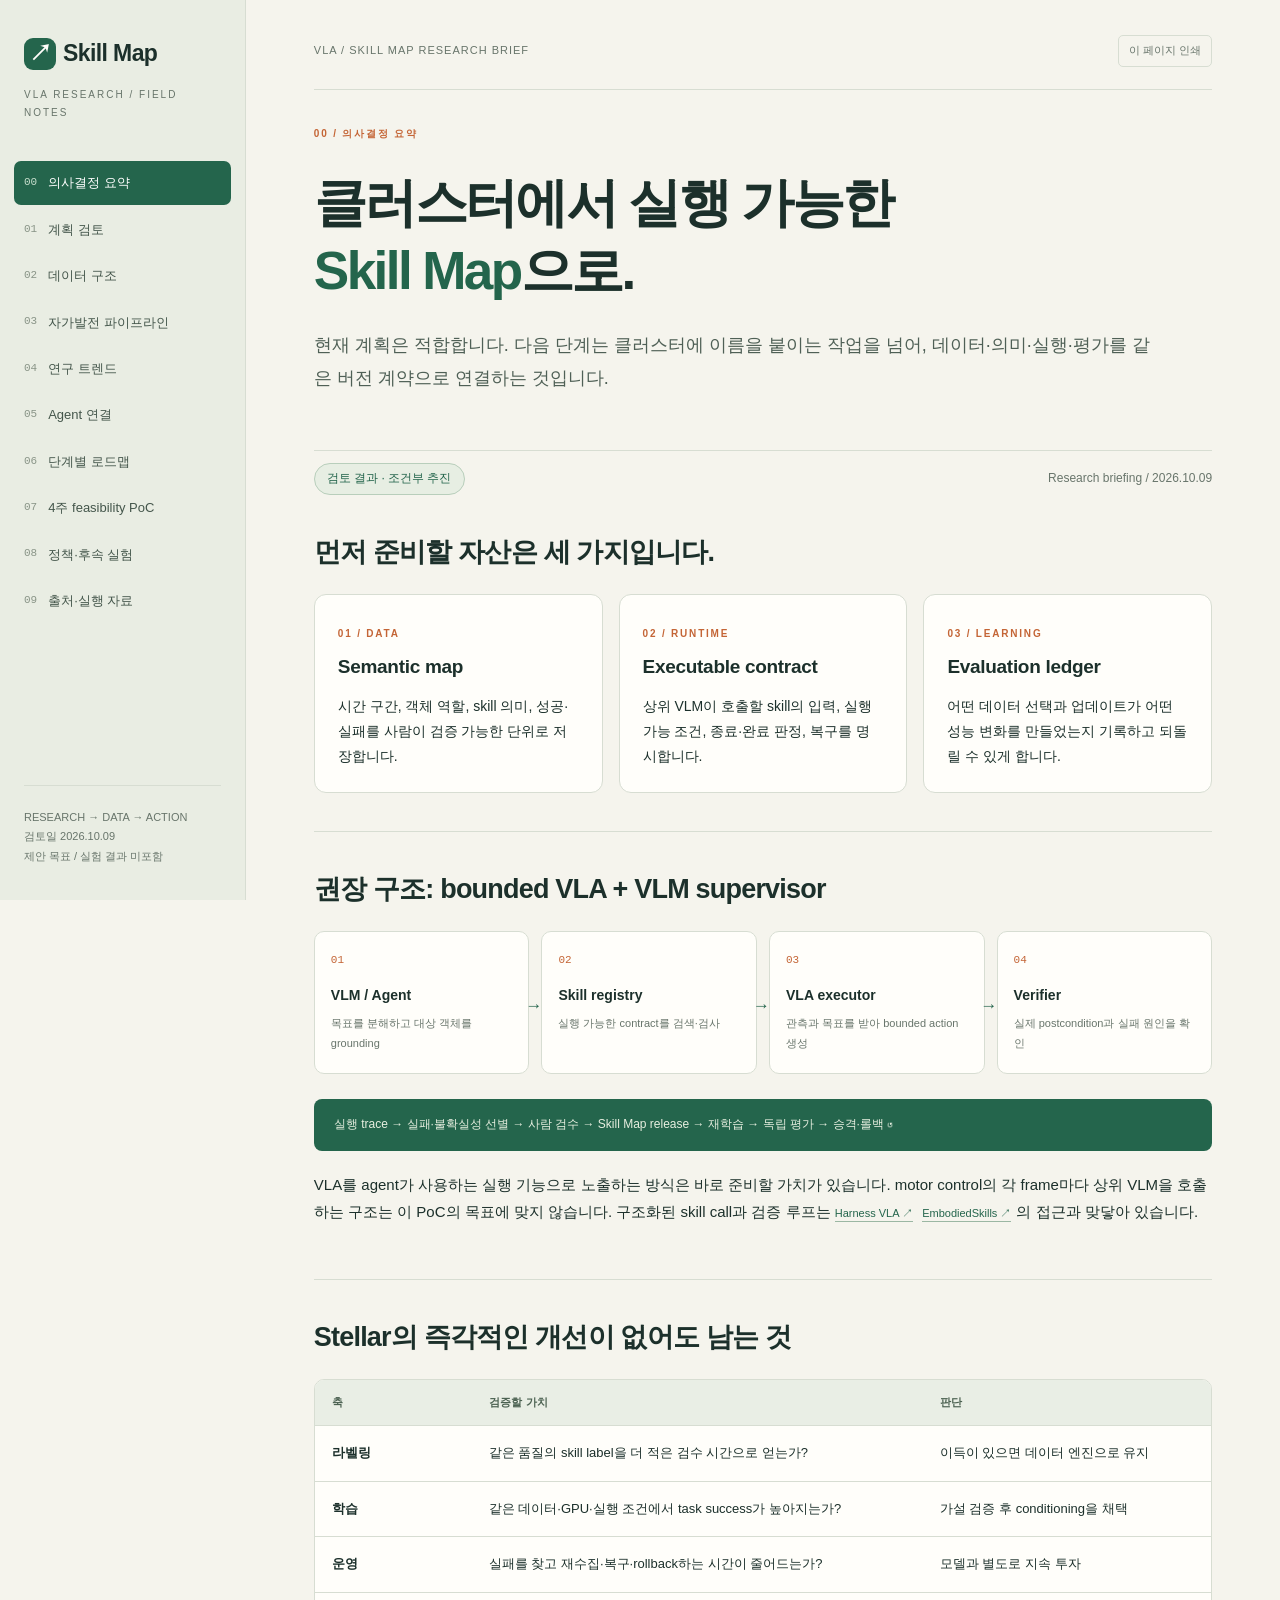
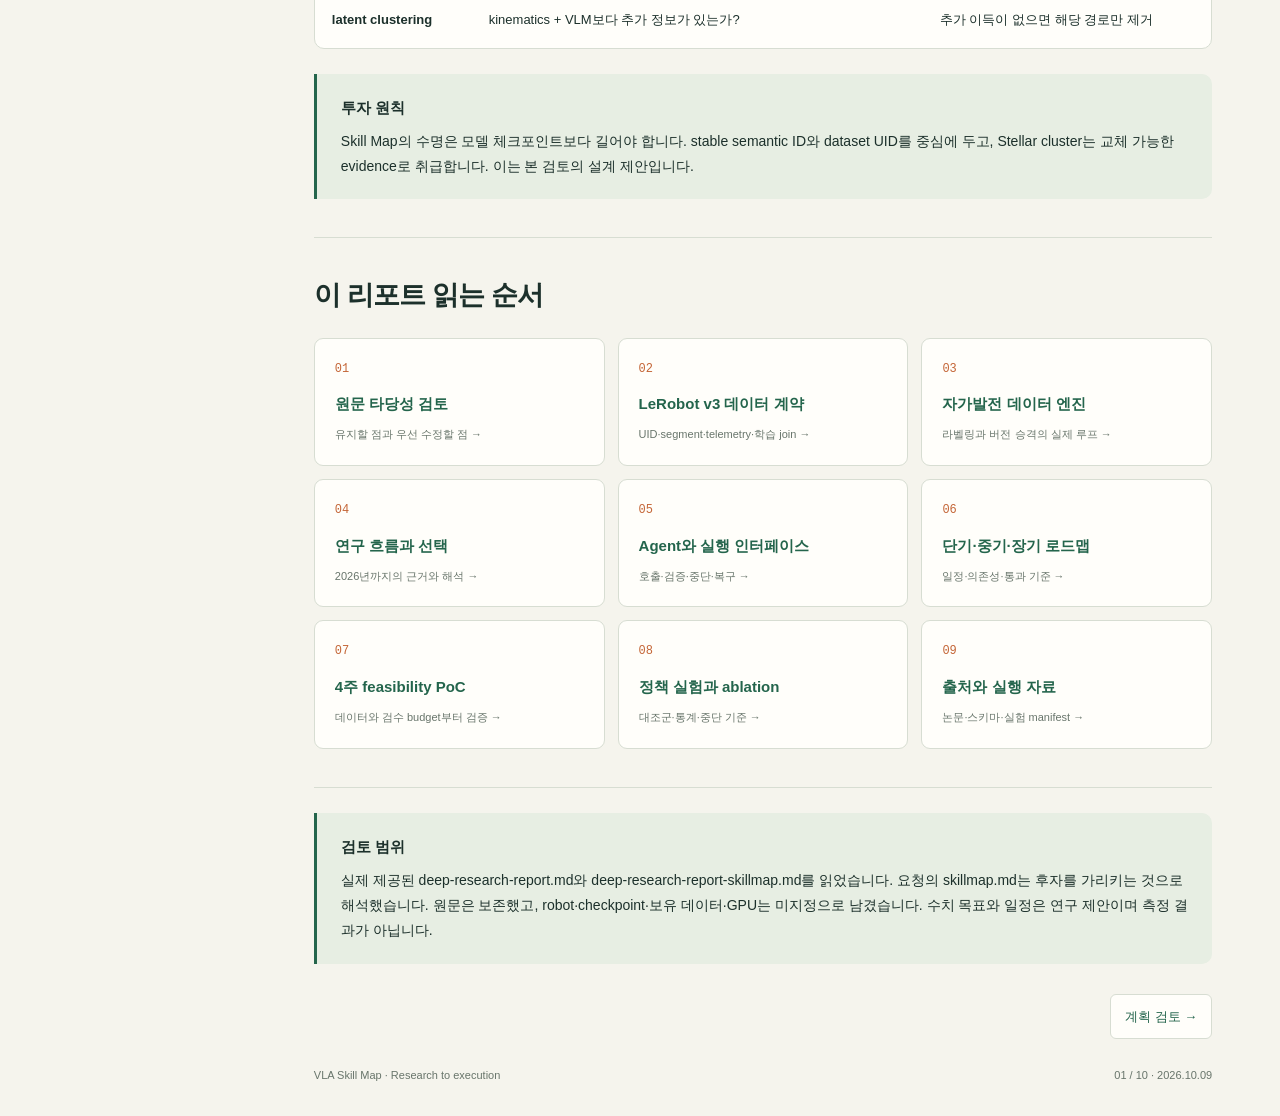
==== docs/index.html @ 4793a788 "Publish VLA Skill Map research report" ====
<!doctype html>
<html lang="ko"><head><meta charset="utf-8"><meta name="viewport" content="width=device-width,initial-scale=1"><meta name="description" content="VLA Skill Map 연구 계획 검토: LeRobot v3, semi-supervised labeling, 데이터 엔진, Agent 연결과 PoC"><title>의사결정 요약 · VLA Skill Map</title><link rel="stylesheet" href="assets/style.css"><link rel="icon" href="assets/favicon.svg" type="image/svg+xml"><script src="assets/app.js" defer></script></head>
<body><a class="skip" href="#main">본문으로 이동</a><div class="mobile-header"><a href="index.html">VLA / Skill Map</a><button id="menu-toggle" aria-expanded="false" aria-controls="sidebar">목차</button></div>
<div class="shell"><aside class="sidebar" id="sidebar"><a class="brand" href="index.html"><span class="brand-mark">↗</span>Skill Map</a><div class="brand-sub">VLA RESEARCH / FIELD NOTES</div><nav class="nav" aria-label="리포트 주제"><a href="index.html" aria-current="page"><span>00</span>의사결정 요약</a><a href="review.html"><span>01</span>계획 검토</a><a href="schema.html"><span>02</span>데이터 구조</a><a href="pipeline.html"><span>03</span>자가발전 파이프라인</a><a href="trends.html"><span>04</span>연구 트렌드</a><a href="runtime.html"><span>05</span>Agent 연결</a><a href="roadmap.html"><span>06</span>단계별 로드맵</a><a href="poc.html"><span>07</span>4주 feasibility PoC</a><a href="experiments.html"><span>08</span>정책·후속 실험</a><a href="sources.html"><span>09</span>출처·실행 자료</a></nav><div class="sidebar-footer">RESEARCH → DATA → ACTION<br>검토일 2026.10.09<br>제안 목표 / 실험 결과 미포함</div></aside>
<main class="main" id="main"><div class="topbar"><span>VLA / SKILL MAP RESEARCH BRIEF</span><button id="print-button" type="button">이 페이지 인쇄</button></div><header class="hero"><span class="eyebrow">00 / 의사결정 요약</span><h1>클러스터에서 실행 가능한<br><em>Skill Map</em>으로.</h1><p class="lead">현재 계획은 적합합니다. 다음 단계는 클러스터에 이름을 붙이는 작업을 넘어, 데이터·의미·실행·평가를 같은 버전 계약으로 연결하는 것입니다.</p></header><div class="hero-bottom"><span class="pill">검토 결과 · 조건부 추진</span><span class="muted">Research briefing / 2026.10.09</span></div><section class="section"><h2>먼저 준비할 자산은 세 가지입니다.</h2><div class="grid three"><article class="card"><span class="eyebrow">01 / DATA</span><h3>Semantic map</h3><p>시간 구간, 객체 역할, skill 의미, 성공·실패를 사람이 검증 가능한 단위로 저장합니다.</p></article><article class="card"><span class="eyebrow">02 / RUNTIME</span><h3>Executable contract</h3><p>상위 VLM이 호출할 skill의 입력, 실행 가능 조건, 종료·완료 판정, 복구를 명시합니다.</p></article><article class="card"><span class="eyebrow">03 / LEARNING</span><h3>Evaluation ledger</h3><p>어떤 데이터 선택과 업데이트가 어떤 성능 변화를 만들었는지 기록하고 되돌릴 수 있게 합니다.</p></article></div></section><section class="section"><h2>권장 구조: bounded VLA + VLM supervisor</h2><div class="flow"><div class="flow-node"><span>01</span><strong>VLM / Agent</strong><small>목표를 분해하고 대상 객체를 grounding</small></div><div class="flow-node"><span>02</span><strong>Skill registry</strong><small>실행 가능한 contract를 검색·검사</small></div><div class="flow-node"><span>03</span><strong>VLA executor</strong><small>관측과 목표를 받아 bounded action 생성</small></div><div class="flow-node"><span>04</span><strong>Verifier</strong><small>실제 postcondition과 실패 원인을 확인</small></div></div><div class="loop-strip">실행 trace → 실패·불확실성 선별 → 사람 검수 → Skill Map release → 재학습 → 독립 평가 → 승격·롤백 ↺</div><p>VLA를 agent가 사용하는 실행 기능으로 노출하는 방식은 바로 준비할 가치가 있습니다. motor control의 각 frame마다 상위 VLM을 호출하는 구조는 이 PoC의 목표에 맞지 않습니다. 구조화된 skill call과 검증 루프는 <a class="cite" href="https://arxiv.org/abs/2607.08448" target="_blank" rel="noopener">Harness VLA ↗</a> <a class="cite" href="https://arxiv.org/abs/2609.01281" target="_blank" rel="noopener">EmbodiedSkills ↗</a>의 접근과 맞닿아 있습니다.</p></section><section class="section"><h2>Stellar의 즉각적인 개선이 없어도 남는 것</h2><div class="table-wrap"><table><thead><tr><th>축</th><th>검증할 가치</th><th>판단</th></tr></thead><tbody><tr><td>라벨링</td><td>같은 품질의 skill label을 더 적은 검수 시간으로 얻는가?</td><td>이득이 있으면 데이터 엔진으로 유지</td></tr><tr><td>학습</td><td>같은 데이터·GPU·실행 조건에서 task success가 높아지는가?</td><td>가설 검증 후 conditioning을 채택</td></tr><tr><td>운영</td><td>실패를 찾고 재수집·복구·rollback하는 시간이 줄어드는가?</td><td>모델과 별도로 지속 투자</td></tr><tr><td>latent clustering</td><td>kinematics + VLM보다 추가 정보가 있는가?</td><td>추가 이득이 없으면 해당 경로만 제거</td></tr></tbody></table></div><aside class="note "><strong>투자 원칙</strong><p>Skill Map의 수명은 모델 체크포인트보다 길어야 합니다. stable semantic ID와 dataset UID를 중심에 두고, Stellar cluster는 교체 가능한 evidence로 취급합니다. 이는 본 검토의 설계 제안입니다.</p></aside></section><section class="section"><h2>이 리포트 읽는 순서</h2><div class="link-grid"><a href="review.html"><span>01</span><strong>원문 타당성 검토</strong><small>유지할 점과 우선 수정할 점 →</small></a><a href="schema.html"><span>02</span><strong>LeRobot v3 데이터 계약</strong><small>UID·segment·telemetry·학습 join →</small></a><a href="pipeline.html"><span>03</span><strong>자가발전 데이터 엔진</strong><small>라벨링과 버전 승격의 실제 루프 →</small></a><a href="trends.html"><span>04</span><strong>연구 흐름과 선택</strong><small>2026년까지의 근거와 해석 →</small></a><a href="runtime.html"><span>05</span><strong>Agent와 실행 인터페이스</strong><small>호출·검증·중단·복구 →</small></a><a href="roadmap.html"><span>06</span><strong>단기·중기·장기 로드맵</strong><small>일정·의존성·통과 기준 →</small></a><a href="poc.html"><span>07</span><strong>4주 feasibility PoC</strong><small>데이터와 검수 budget부터 검증 →</small></a><a href="experiments.html"><span>08</span><strong>정책 실험과 ablation</strong><small>대조군·통계·중단 기준 →</small></a><a href="sources.html"><span>09</span><strong>출처와 실행 자료</strong><small>논문·스키마·실험 manifest →</small></a></div></section><aside class="note "><strong>검토 범위</strong><p>실제 제공된 deep-research-report.md와 deep-research-report-skillmap.md를 읽었습니다. 요청의 skillmap.md는 후자를 가리키는 것으로 해석했습니다. 원문은 보존했고, robot·checkpoint·보유 데이터·GPU는 미지정으로 남겼습니다. 수치 목표와 일정은 연구 제안이며 측정 결과가 아닙니다.</p></aside><nav class="pager" aria-label="이전과 다음 주제"><span></span><a href="review.html">계획 검토 →</a></nav><footer class="footer"><span>VLA Skill Map · Research to execution</span><span>01 / 10 · 2026.10.09</span></footer></main></div></body></html>
---- docs/assets/style.css ----
@font-face{font-family:LocalSans;src:local("Pretendard"),local("Malgun Gothic"),local("Apple SD Gothic Neo")} 
:root{--bg:#f5f4ed;--paper:#fffefa;--ink:#1c302b;--muted:#68756b;--line:#d7ddd2;--green:#24654c;--light:#e7eee3;--orange:#c46536;--blue:#5486a2}
*{box-sizing:border-box}body{margin:0;background:var(--bg);color:var(--ink);font-family:LocalSans,"Segoe UI",sans-serif;font-size:15px;line-height:1.8}a{color:var(--green);text-decoration:none}a:hover{text-decoration:underline}button,input{font:inherit}button{cursor:pointer}:focus-visible{outline:3px solid var(--orange);outline-offset:4px}h1,h2,h3,p{margin-top:0}p{margin-bottom:16px}h1{font-size:clamp(35px,4.15vw,64px);line-height:1.28;letter-spacing:-2.6px;margin:24px 0}h1 em{font-style:normal;color:var(--green)}h2{font-size:27px;line-height:1.45;letter-spacing:-.8px;margin-bottom:22px}h3{font-size:19px;line-height:1.5;letter-spacing:-.3px;margin:8px 0 12px}code{font-family:Consolas,monospace;font-size:.88em;overflow-wrap:anywhere}p code,td code{background:var(--light);padding:2px 5px;border-radius:4px}.shell{display:grid;grid-template-columns:246px minmax(0,1fr);min-height:100vh}.sidebar{height:100vh;position:sticky;top:0;background:#e9ede3;border-right:1px solid var(--line);padding:33px 24px;display:flex;flex-direction:column}.brand{font-weight:800;font-size:23px;letter-spacing:-.6px;color:var(--ink)}.brand-mark{display:inline-flex;width:32px;height:32px;align-items:center;justify-content:center;background:var(--green);color:var(--paper);border-radius:9px;margin-right:7px}.brand-sub{font-size:10px;letter-spacing:2px;margin:12px 0 36px;color:var(--muted)}.nav a{display:flex;align-items:center;gap:11px;font-size:13px;padding:10px 10px;margin:3px -10px;border-radius:7px;color:#44564b}.nav a span{font-family:Consolas,monospace;font-size:11px;color:#899487}.nav a[aria-current=page]{background:var(--green);color:white}.nav a[aria-current=page] span{color:#c8decd}.sidebar-footer{margin-top:auto;padding-top:22px;font-size:11px;color:var(--muted);border-top:1px solid var(--line)}.main{min-width:0;max-width:1400px;padding:35px 5.3vw 30px}.topbar{display:flex;justify-content:space-between;align-items:center;font-size:11px;color:var(--muted);padding-bottom:22px;border-bottom:1px solid var(--line);letter-spacing:1px}.topbar button{border:1px solid var(--line);background:transparent;border-radius:5px;padding:5px 10px;color:var(--muted);font-size:11px}.hero{padding:28px 0 39px;border-bottom:1px solid var(--line)}.eyebrow{font-size:10px;letter-spacing:1.8px;font-weight:700;color:var(--orange);text-transform:uppercase}.lead{max-width:850px;font-size:18px;line-height:1.85;color:#4f6056}.hero-bottom{display:flex;align-items:center;justify-content:space-between;gap:15px;padding-top:12px}.pill{display:inline-block;border:1px solid #b8cebb;background:var(--light);padding:4px 12px;border-radius:30px;font-size:12px;color:var(--green)}.muted{font-size:12px;color:var(--muted)}.section{padding:38px 0;border-bottom:1px solid var(--line)}.grid{display:grid;gap:16px}.three{grid-template-columns:repeat(3,minmax(0,1fr))}.two{grid-template-columns:repeat(2,minmax(0,1fr))}.card{background:var(--paper);border:1px solid var(--line);border-radius:12px;padding:23px;min-width:0}.card p:last-child{margin-bottom:0}.card p{font-size:14px}.metric{color:var(--green);font-weight:700;padding-top:12px;border-top:1px solid var(--line)}.table-wrap{overflow-x:auto;border:1px solid var(--line);border-radius:10px;background:var(--paper)}table{width:100%;border-collapse:collapse;font-size:13px;line-height:1.75;min-width:600px}th{text-align:left;background:#e9eee5;color:#4b6151;font-size:11px;font-weight:700;letter-spacing:.2px;padding:13px 17px}td{padding:16px 17px;border-top:1px solid var(--line);vertical-align:top}td:first-child{font-weight:650;min-width:94px}tr:hover td{background:#f9faf4}.cite{display:inline-block;color:var(--green);font-size:11px;border-bottom:1px solid #9bb7a3;line-height:1.5;margin:3px 5px 0 0}.note{margin:25px 0 0;background:var(--light);padding:20px 24px;border-left:3px solid var(--green);border-radius:0 10px 10px 0;font-size:14px}.note strong{font-size:15px}.note p{margin:8px 0 0}.note.warning{background:#f4e8d9;border-color:var(--orange)}pre{margin:14px 0 20px;background:#20392f;color:#d8e5d5;padding:22px;border-radius:9px;white-space:pre-wrap;overflow-wrap:anywhere;font-size:12px;line-height:1.75}.flow{display:flex;gap:12px;margin-bottom:20px;overflow-x:auto;padding-bottom:5px}.flow-node{flex:1;min-width:120px;background:var(--paper);border:1px solid var(--line);border-radius:10px;padding:19px 16px;position:relative}.flow-node span{display:block;font-family:Consolas,monospace;color:var(--orange);font-size:11px;margin-bottom:12px}.flow-node strong{display:block;font-size:14px}.flow-node small{display:block;color:var(--muted);font-size:11px;line-height:1.8;margin-top:6px}.flow-node:not(:last-child):after{content:'→';position:absolute;right:-14px;top:42%;z-index:1;color:var(--green);font-size:17px}.loop-strip{background:var(--green);color:#e7efe0;padding:15px 20px;border-radius:8px;font-size:12px;margin-bottom:20px}.link-grid{display:grid;grid-template-columns:repeat(3,minmax(0,1fr));gap:13px}.link-grid a{padding:20px;border:1px solid var(--line);background:var(--paper);border-radius:9px;transition:transform .15s}.link-grid a:hover{transform:translateY(-3px);text-decoration:none;border-color:var(--green)}.link-grid span{font-size:12px;font-family:Consolas,monospace;color:var(--orange);display:block;margin-bottom:10px}.link-grid strong{font-size:15px;display:block}.link-grid small{font-size:11px;color:var(--muted);display:block;margin-top:8px}.runtime-stack{display:grid;gap:10px;margin-bottom:20px}.runtime-stack>div{display:grid;grid-template-columns:180px 1fr;gap:3px 15px;border:1px solid var(--line);border-left:5px solid var(--green);padding:18px 22px;background:var(--paper);border-radius:8px}.runtime-stack span{grid-row:span 2;align-self:center;font-size:11px;letter-spacing:1px;color:var(--green)}.runtime-stack small{color:var(--muted);font-size:12px}.budget-bars{display:grid;gap:10px;margin-bottom:20px}.budget-bars>div{position:relative;isolation:isolate;border:1px solid var(--line);border-radius:6px;padding:12px 18px;background:var(--paper);font-size:13px}.budget-bars>div:before{content:'';width:var(--w);background:var(--c);opacity:.14;position:absolute;inset:0;z-index:-1}.budget-bars b{display:inline-block;min-width:50px;color:var(--green)}.maturity{display:flex;gap:10px;overflow:auto}.maturity>div{min-width:135px;flex:1;border-top:3px solid var(--green);padding:18px 10px;background:var(--paper)}.maturity b{display:block;color:var(--orange);font-family:Consolas,monospace}.maturity strong{display:block;font-size:13px}.maturity small{display:block;font-size:11px;color:var(--muted);margin-top:10px}.interactive-box{display:grid;grid-template-columns:1fr 1fr;gap:35px;background:var(--paper);border:1px solid var(--line);border-radius:12px;padding:28px;margin-bottom:20px}.interactive-box p{font-size:13px;color:var(--muted)}.sliders label{display:block;font-size:12px;margin-bottom:12px}.sliders output{float:right;font-weight:700;color:var(--green)}input[type=range]{display:block;width:100%;accent-color:var(--green);margin-top:8px}.estimate{display:flex;align-items:center;gap:15px;margin-top:15px}.estimate b{font-family:Consolas,monospace;font-size:38px;color:var(--green);line-height:1}.estimate span{font-size:11px;color:var(--muted)}.source-card{padding:18px 20px;border:1px solid var(--line);border-radius:9px;background:var(--paper)}.source-card h3{font-size:17px}.source-card p{font-size:12px;margin:0}.download-grid{display:grid;grid-template-columns:repeat(3,minmax(0,1fr));gap:12px}.download-grid a{border:1px solid var(--line);border-radius:7px;padding:17px;background:var(--paper)}.download-grid strong{display:block;font-size:13px}.download-grid small{font-size:11px;color:var(--muted)}.button{display:inline-block;background:var(--green);color:white;padding:10px 17px;border-radius:6px;font-size:13px}.footer{display:flex;justify-content:space-between;gap:15px;font-size:11px;color:var(--muted);padding-top:27px}.pager{display:flex;justify-content:space-between;padding-top:30px;gap:20px}.pager a{font-size:13px;padding:10px 14px;background:var(--paper);border:1px solid var(--line);border-radius:6px}.mobile-header{display:none}.skip{position:absolute;left:-10000px}.skip:focus{left:10px;top:10px;background:var(--paper);padding:10px;z-index:99}
.expandable{border:1px solid var(--line);border-radius:8px;padding:12px 18px;margin-bottom:20px;background:var(--paper)}.expandable summary{font-size:13px;color:var(--green);font-weight:700;cursor:pointer}.expandable pre{margin-bottom:5px}
@media(min-width:1500px){.main{padding-right:90px;padding-left:90px}}@media(max-width:1100px){.shell{grid-template-columns:215px minmax(0,1fr)}.sidebar{padding:28px 18px}.main{padding:30px 32px}.three,.link-grid,.download-grid{grid-template-columns:repeat(2,minmax(0,1fr))}h1{font-size:46px}.flow-node{min-width:130px}}
@media(max-width:760px){.shell{display:block}.mobile-header{display:flex;justify-content:space-between;align-items:center;padding:14px 20px;border-bottom:1px solid var(--line);background:#e9ede3}.mobile-header a{font-weight:800}.mobile-header button{background:none;border:1px solid #b4c2b3;border-radius:5px;padding:4px 12px;color:var(--green)}.sidebar{display:none;position:static;height:auto;padding:15px 24px}.sidebar.open{display:block}.sidebar>.brand,.brand-sub,.sidebar-footer{display:none}.nav{display:grid;grid-template-columns:1fr 1fr}.nav a{margin:2px 2px;padding:7px;font-size:12px}.main{padding:23px 20px}.hero{padding:20px 0 28px}h1{font-size:36px;letter-spacing:-1.5px}h2{font-size:23px}.lead{font-size:16px}.section{padding:28px 0}.grid,.three,.two,.link-grid,.download-grid{grid-template-columns:1fr}.hero-bottom{align-items:flex-start;flex-direction:column}.runtime-stack>div{grid-template-columns:1fr;padding:15px}.runtime-stack span{grid-row:auto}.interactive-box{grid-template-columns:1fr;gap:15px;padding:20px}.topbar{font-size:9px}.footer{flex-direction:column}.flow{margin-right:-5px}.card{padding:20px}.pager a{font-size:11px;padding:8px}.table-wrap{max-width:100%}pre{font-size:11px;padding:17px}}
@media print{body{background:white;font-size:11px}.shell{display:block}.sidebar,.mobile-header,.topbar button,.pager{display:none}.main{padding:0;max-width:none}.hero{padding:0 0 15px}h1{font-size:30px}h2{font-size:20px}.section{padding:17px 0}.card,.note,.source-card,.flow-node{break-inside:avoid}table{font-size:10px;min-width:0}th,td{padding:8px}.flow{overflow:visible}.flow-node{min-width:0}.interactive-box{display:none}.grid.three{grid-template-columns:repeat(3,1fr)}.cite{font-size:9px}pre{background:#eee;color:black}}
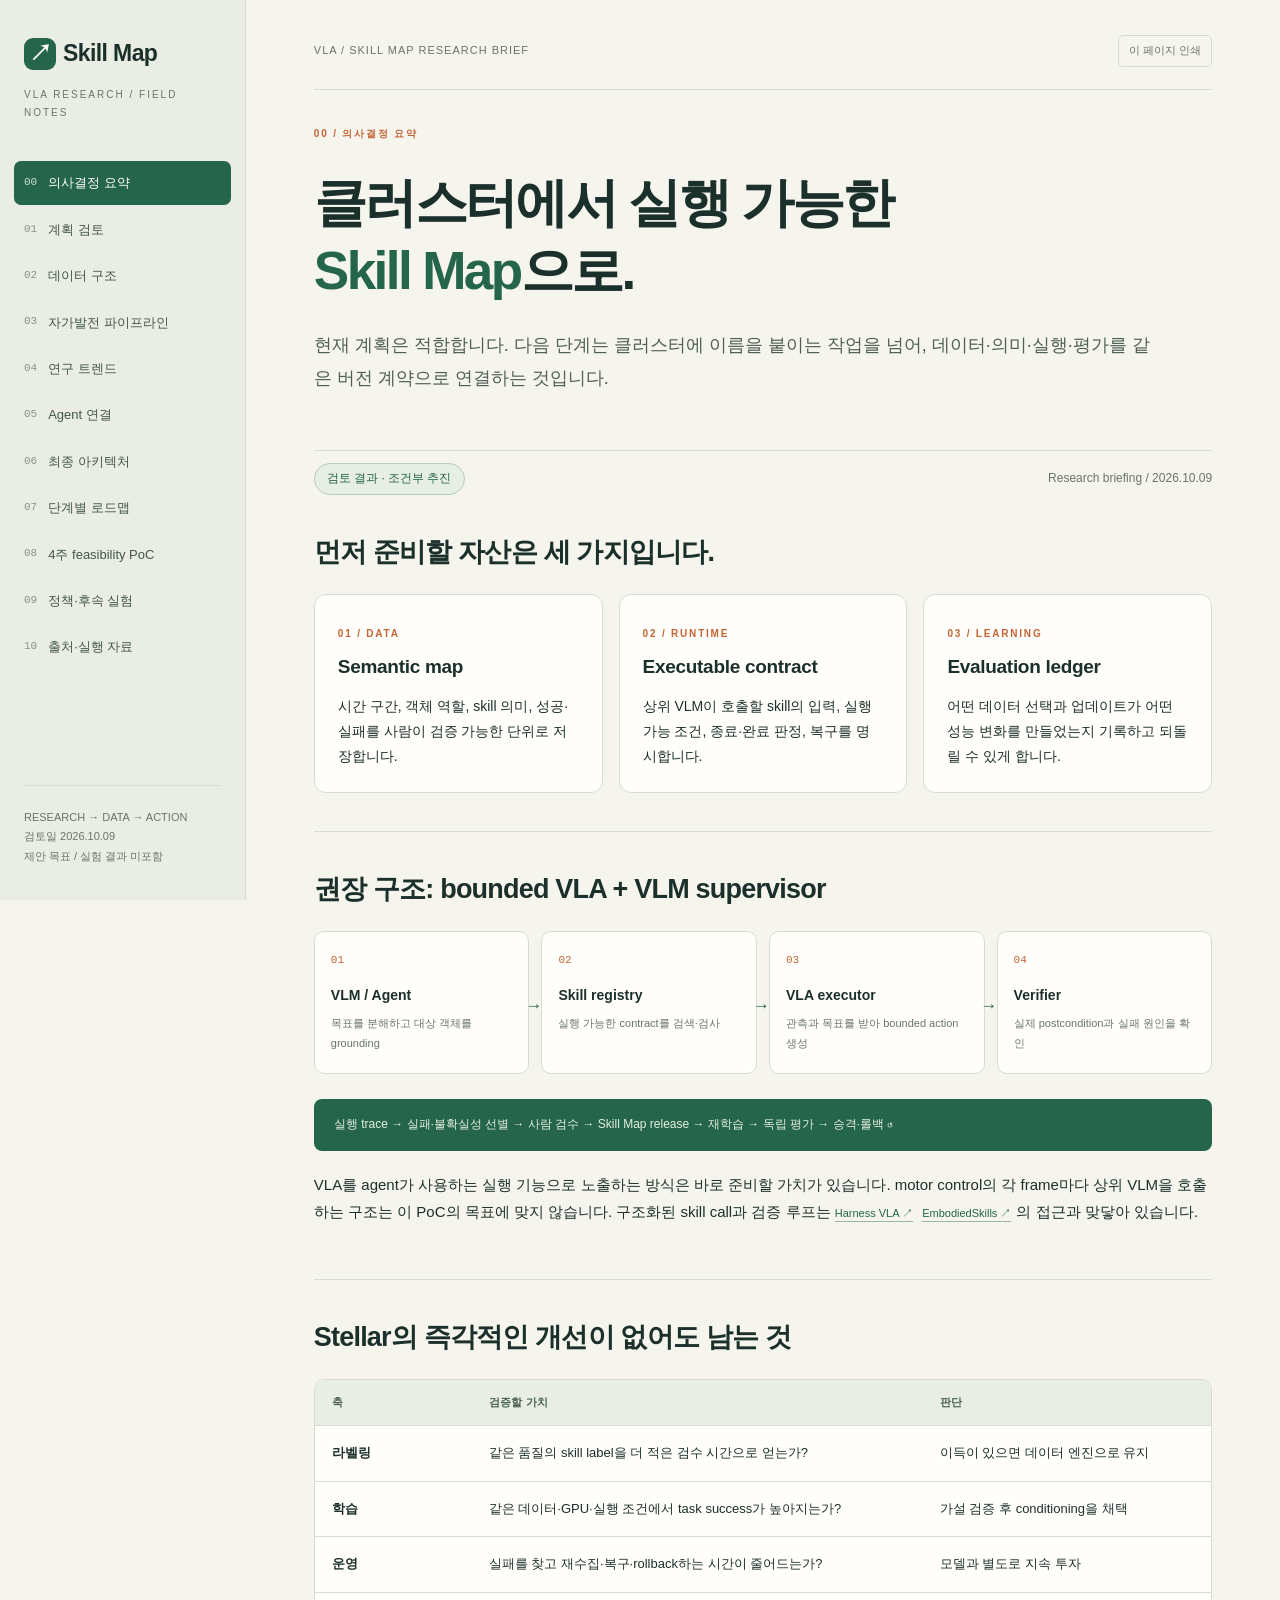
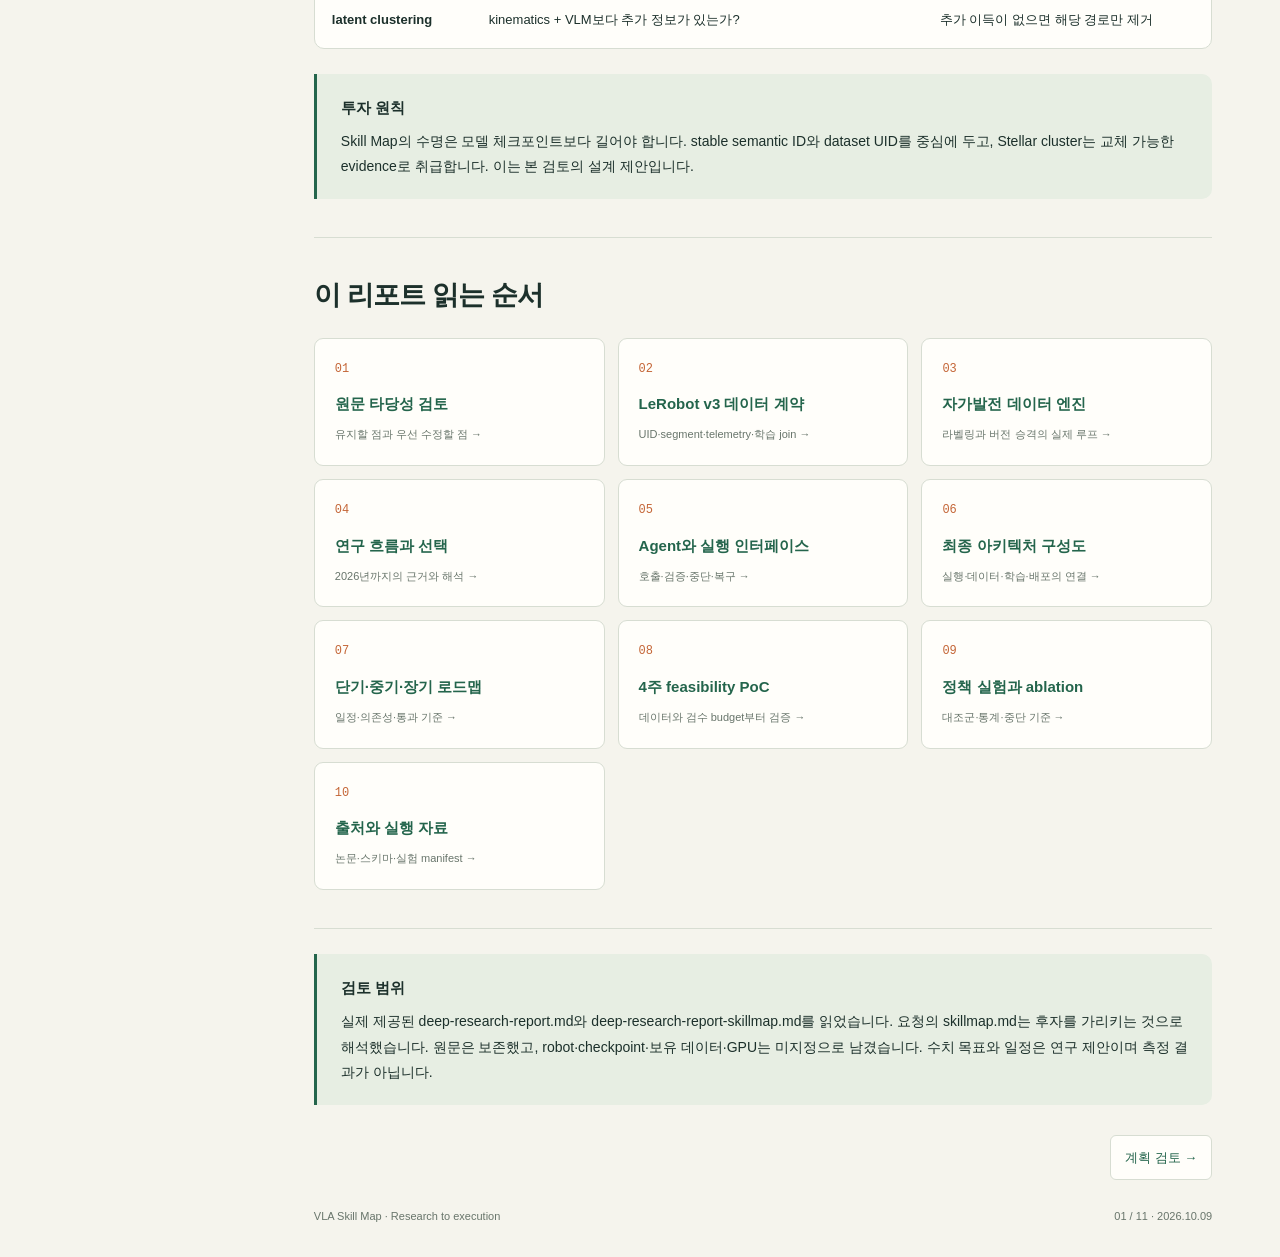
==== commit cf85fbd1: "Add interactive final VLA Skill Map architecture and SVG download" ====
--- a/docs/index.html
+++ b/docs/index.html
@@ -1,5 +1,5 @@
 <!doctype html>
 <html lang="ko"><head><meta charset="utf-8"><meta name="viewport" content="width=device-width,initial-scale=1"><meta name="description" content="VLA Skill Map 연구 계획 검토: LeRobot v3, semi-supervised labeling, 데이터 엔진, Agent 연결과 PoC"><title>의사결정 요약 · VLA Skill Map</title><link rel="stylesheet" href="assets/style.css"><link rel="icon" href="assets/favicon.svg" type="image/svg+xml"><script src="assets/app.js" defer></script></head>
 <body><a class="skip" href="#main">본문으로 이동</a><div class="mobile-header"><a href="index.html">VLA / Skill Map</a><button id="menu-toggle" aria-expanded="false" aria-controls="sidebar">목차</button></div>
-<div class="shell"><aside class="sidebar" id="sidebar"><a class="brand" href="index.html"><span class="brand-mark">↗</span>Skill Map</a><div class="brand-sub">VLA RESEARCH / FIELD NOTES</div><nav class="nav" aria-label="리포트 주제"><a href="index.html" aria-current="page"><span>00</span>의사결정 요약</a><a href="review.html"><span>01</span>계획 검토</a><a href="schema.html"><span>02</span>데이터 구조</a><a href="pipeline.html"><span>03</span>자가발전 파이프라인</a><a href="trends.html"><span>04</span>연구 트렌드</a><a href="runtime.html"><span>05</span>Agent 연결</a><a href="roadmap.html"><span>06</span>단계별 로드맵</a><a href="poc.html"><span>07</span>4주 feasibility PoC</a><a href="experiments.html"><span>08</span>정책·후속 실험</a><a href="sources.html"><span>09</span>출처·실행 자료</a></nav><div class="sidebar-footer">RESEARCH → DATA → ACTION<br>검토일 2026.10.09<br>제안 목표 / 실험 결과 미포함</div></aside>
-<main class="main" id="main"><div class="topbar"><span>VLA / SKILL MAP RESEARCH BRIEF</span><button id="print-button" type="button">이 페이지 인쇄</button></div><header class="hero"><span class="eyebrow">00 / 의사결정 요약</span><h1>클러스터에서 실행 가능한<br><em>Skill Map</em>으로.</h1><p class="lead">현재 계획은 적합합니다. 다음 단계는 클러스터에 이름을 붙이는 작업을 넘어, 데이터·의미·실행·평가를 같은 버전 계약으로 연결하는 것입니다.</p></header><div class="hero-bottom"><span class="pill">검토 결과 · 조건부 추진</span><span class="muted">Research briefing / 2026.10.09</span></div><section class="section"><h2>먼저 준비할 자산은 세 가지입니다.</h2><div class="grid three"><article class="card"><span class="eyebrow">01 / DATA</span><h3>Semantic map</h3><p>시간 구간, 객체 역할, skill 의미, 성공·실패를 사람이 검증 가능한 단위로 저장합니다.</p></article><article class="card"><span class="eyebrow">02 / RUNTIME</span><h3>Executable contract</h3><p>상위 VLM이 호출할 skill의 입력, 실행 가능 조건, 종료·완료 판정, 복구를 명시합니다.</p></article><article class="card"><span class="eyebrow">03 / LEARNING</span><h3>Evaluation ledger</h3><p>어떤 데이터 선택과 업데이트가 어떤 성능 변화를 만들었는지 기록하고 되돌릴 수 있게 합니다.</p></article></div></section><section class="section"><h2>권장 구조: bounded VLA + VLM supervisor</h2><div class="flow"><div class="flow-node"><span>01</span><strong>VLM / Agent</strong><small>목표를 분해하고 대상 객체를 grounding</small></div><div class="flow-node"><span>02</span><strong>Skill registry</strong><small>실행 가능한 contract를 검색·검사</small></div><div class="flow-node"><span>03</span><strong>VLA executor</strong><small>관측과 목표를 받아 bounded action 생성</small></div><div class="flow-node"><span>04</span><strong>Verifier</strong><small>실제 postcondition과 실패 원인을 확인</small></div></div><div class="loop-strip">실행 trace → 실패·불확실성 선별 → 사람 검수 → Skill Map release → 재학습 → 독립 평가 → 승격·롤백 ↺</div><p>VLA를 agent가 사용하는 실행 기능으로 노출하는 방식은 바로 준비할 가치가 있습니다. motor control의 각 frame마다 상위 VLM을 호출하는 구조는 이 PoC의 목표에 맞지 않습니다. 구조화된 skill call과 검증 루프는 <a class="cite" href="https://arxiv.org/abs/2607.08448" target="_blank" rel="noopener">Harness VLA ↗</a> <a class="cite" href="https://arxiv.org/abs/2609.01281" target="_blank" rel="noopener">EmbodiedSkills ↗</a>의 접근과 맞닿아 있습니다.</p></section><section class="section"><h2>Stellar의 즉각적인 개선이 없어도 남는 것</h2><div class="table-wrap"><table><thead><tr><th>축</th><th>검증할 가치</th><th>판단</th></tr></thead><tbody><tr><td>라벨링</td><td>같은 품질의 skill label을 더 적은 검수 시간으로 얻는가?</td><td>이득이 있으면 데이터 엔진으로 유지</td></tr><tr><td>학습</td><td>같은 데이터·GPU·실행 조건에서 task success가 높아지는가?</td><td>가설 검증 후 conditioning을 채택</td></tr><tr><td>운영</td><td>실패를 찾고 재수집·복구·rollback하는 시간이 줄어드는가?</td><td>모델과 별도로 지속 투자</td></tr><tr><td>latent clustering</td><td>kinematics + VLM보다 추가 정보가 있는가?</td><td>추가 이득이 없으면 해당 경로만 제거</td></tr></tbody></table></div><aside class="note "><strong>투자 원칙</strong><p>Skill Map의 수명은 모델 체크포인트보다 길어야 합니다. stable semantic ID와 dataset UID를 중심에 두고, Stellar cluster는 교체 가능한 evidence로 취급합니다. 이는 본 검토의 설계 제안입니다.</p></aside></section><section class="section"><h2>이 리포트 읽는 순서</h2><div class="link-grid"><a href="review.html"><span>01</span><strong>원문 타당성 검토</strong><small>유지할 점과 우선 수정할 점 →</small></a><a href="schema.html"><span>02</span><strong>LeRobot v3 데이터 계약</strong><small>UID·segment·telemetry·학습 join →</small></a><a href="pipeline.html"><span>03</span><strong>자가발전 데이터 엔진</strong><small>라벨링과 버전 승격의 실제 루프 →</small></a><a href="trends.html"><span>04</span><strong>연구 흐름과 선택</strong><small>2026년까지의 근거와 해석 →</small></a><a href="runtime.html"><span>05</span><strong>Agent와 실행 인터페이스</strong><small>호출·검증·중단·복구 →</small></a><a href="roadmap.html"><span>06</span><strong>단기·중기·장기 로드맵</strong><small>일정·의존성·통과 기준 →</small></a><a href="poc.html"><span>07</span><strong>4주 feasibility PoC</strong><small>데이터와 검수 budget부터 검증 →</small></a><a href="experiments.html"><span>08</span><strong>정책 실험과 ablation</strong><small>대조군·통계·중단 기준 →</small></a><a href="sources.html"><span>09</span><strong>출처와 실행 자료</strong><small>논문·스키마·실험 manifest →</small></a></div></section><aside class="note "><strong>검토 범위</strong><p>실제 제공된 deep-research-report.md와 deep-research-report-skillmap.md를 읽었습니다. 요청의 skillmap.md는 후자를 가리키는 것으로 해석했습니다. 원문은 보존했고, robot·checkpoint·보유 데이터·GPU는 미지정으로 남겼습니다. 수치 목표와 일정은 연구 제안이며 측정 결과가 아닙니다.</p></aside><nav class="pager" aria-label="이전과 다음 주제"><span></span><a href="review.html">계획 검토 →</a></nav><footer class="footer"><span>VLA Skill Map · Research to execution</span><span>01 / 10 · 2026.10.09</span></footer></main></div></body></html>+<div class="shell"><aside class="sidebar" id="sidebar"><a class="brand" href="index.html"><span class="brand-mark">↗</span>Skill Map</a><div class="brand-sub">VLA RESEARCH / FIELD NOTES</div><nav class="nav" aria-label="리포트 주제"><a href="index.html" aria-current="page"><span>00</span>의사결정 요약</a><a href="review.html"><span>01</span>계획 검토</a><a href="schema.html"><span>02</span>데이터 구조</a><a href="pipeline.html"><span>03</span>자가발전 파이프라인</a><a href="trends.html"><span>04</span>연구 트렌드</a><a href="runtime.html"><span>05</span>Agent 연결</a><a href="architecture.html"><span>06</span>최종 아키텍처</a><a href="roadmap.html"><span>07</span>단계별 로드맵</a><a href="poc.html"><span>08</span>4주 feasibility PoC</a><a href="experiments.html"><span>09</span>정책·후속 실험</a><a href="sources.html"><span>10</span>출처·실행 자료</a></nav><div class="sidebar-footer">RESEARCH → DATA → ACTION<br>검토일 2026.10.09<br>제안 목표 / 실험 결과 미포함</div></aside>
+<main class="main" id="main"><div class="topbar"><span>VLA / SKILL MAP RESEARCH BRIEF</span><button id="print-button" type="button">이 페이지 인쇄</button></div><header class="hero"><span class="eyebrow">00 / 의사결정 요약</span><h1>클러스터에서 실행 가능한<br><em>Skill Map</em>으로.</h1><p class="lead">현재 계획은 적합합니다. 다음 단계는 클러스터에 이름을 붙이는 작업을 넘어, 데이터·의미·실행·평가를 같은 버전 계약으로 연결하는 것입니다.</p></header><div class="hero-bottom"><span class="pill">검토 결과 · 조건부 추진</span><span class="muted">Research briefing / 2026.10.09</span></div><section class="section"><h2>먼저 준비할 자산은 세 가지입니다.</h2><div class="grid three"><article class="card"><span class="eyebrow">01 / DATA</span><h3>Semantic map</h3><p>시간 구간, 객체 역할, skill 의미, 성공·실패를 사람이 검증 가능한 단위로 저장합니다.</p></article><article class="card"><span class="eyebrow">02 / RUNTIME</span><h3>Executable contract</h3><p>상위 VLM이 호출할 skill의 입력, 실행 가능 조건, 종료·완료 판정, 복구를 명시합니다.</p></article><article class="card"><span class="eyebrow">03 / LEARNING</span><h3>Evaluation ledger</h3><p>어떤 데이터 선택과 업데이트가 어떤 성능 변화를 만들었는지 기록하고 되돌릴 수 있게 합니다.</p></article></div></section><section class="section"><h2>권장 구조: bounded VLA + VLM supervisor</h2><div class="flow"><div class="flow-node"><span>01</span><strong>VLM / Agent</strong><small>목표를 분해하고 대상 객체를 grounding</small></div><div class="flow-node"><span>02</span><strong>Skill registry</strong><small>실행 가능한 contract를 검색·검사</small></div><div class="flow-node"><span>03</span><strong>VLA executor</strong><small>관측과 목표를 받아 bounded action 생성</small></div><div class="flow-node"><span>04</span><strong>Verifier</strong><small>실제 postcondition과 실패 원인을 확인</small></div></div><div class="loop-strip">실행 trace → 실패·불확실성 선별 → 사람 검수 → Skill Map release → 재학습 → 독립 평가 → 승격·롤백 ↺</div><p>VLA를 agent가 사용하는 실행 기능으로 노출하는 방식은 바로 준비할 가치가 있습니다. motor control의 각 frame마다 상위 VLM을 호출하는 구조는 이 PoC의 목표에 맞지 않습니다. 구조화된 skill call과 검증 루프는 <a class="cite" href="https://arxiv.org/abs/2607.08448" target="_blank" rel="noopener">Harness VLA ↗</a> <a class="cite" href="https://arxiv.org/abs/2609.01281" target="_blank" rel="noopener">EmbodiedSkills ↗</a>의 접근과 맞닿아 있습니다.</p></section><section class="section"><h2>Stellar의 즉각적인 개선이 없어도 남는 것</h2><div class="table-wrap"><table><thead><tr><th>축</th><th>검증할 가치</th><th>판단</th></tr></thead><tbody><tr><td>라벨링</td><td>같은 품질의 skill label을 더 적은 검수 시간으로 얻는가?</td><td>이득이 있으면 데이터 엔진으로 유지</td></tr><tr><td>학습</td><td>같은 데이터·GPU·실행 조건에서 task success가 높아지는가?</td><td>가설 검증 후 conditioning을 채택</td></tr><tr><td>운영</td><td>실패를 찾고 재수집·복구·rollback하는 시간이 줄어드는가?</td><td>모델과 별도로 지속 투자</td></tr><tr><td>latent clustering</td><td>kinematics + VLM보다 추가 정보가 있는가?</td><td>추가 이득이 없으면 해당 경로만 제거</td></tr></tbody></table></div><aside class="note "><strong>투자 원칙</strong><p>Skill Map의 수명은 모델 체크포인트보다 길어야 합니다. stable semantic ID와 dataset UID를 중심에 두고, Stellar cluster는 교체 가능한 evidence로 취급합니다. 이는 본 검토의 설계 제안입니다.</p></aside></section><section class="section"><h2>이 리포트 읽는 순서</h2><div class="link-grid"><a href="review.html"><span>01</span><strong>원문 타당성 검토</strong><small>유지할 점과 우선 수정할 점 →</small></a><a href="schema.html"><span>02</span><strong>LeRobot v3 데이터 계약</strong><small>UID·segment·telemetry·학습 join →</small></a><a href="pipeline.html"><span>03</span><strong>자가발전 데이터 엔진</strong><small>라벨링과 버전 승격의 실제 루프 →</small></a><a href="trends.html"><span>04</span><strong>연구 흐름과 선택</strong><small>2026년까지의 근거와 해석 →</small></a><a href="runtime.html"><span>05</span><strong>Agent와 실행 인터페이스</strong><small>호출·검증·중단·복구 →</small></a><a href="architecture.html"><span>06</span><strong>최종 아키텍처 구성도</strong><small>실행·데이터·학습·배포의 연결 →</small></a><a href="roadmap.html"><span>07</span><strong>단기·중기·장기 로드맵</strong><small>일정·의존성·통과 기준 →</small></a><a href="poc.html"><span>08</span><strong>4주 feasibility PoC</strong><small>데이터와 검수 budget부터 검증 →</small></a><a href="experiments.html"><span>09</span><strong>정책 실험과 ablation</strong><small>대조군·통계·중단 기준 →</small></a><a href="sources.html"><span>10</span><strong>출처와 실행 자료</strong><small>논문·스키마·실험 manifest →</small></a></div></section><aside class="note "><strong>검토 범위</strong><p>실제 제공된 deep-research-report.md와 deep-research-report-skillmap.md를 읽었습니다. 요청의 skillmap.md는 후자를 가리키는 것으로 해석했습니다. 원문은 보존했고, robot·checkpoint·보유 데이터·GPU는 미지정으로 남겼습니다. 수치 목표와 일정은 연구 제안이며 측정 결과가 아닙니다.</p></aside><nav class="pager" aria-label="이전과 다음 주제"><span></span><a href="review.html">계획 검토 →</a></nav><footer class="footer"><span>VLA Skill Map · Research to execution</span><span>01 / 11 · 2026.10.09</span></footer></main></div></body></html>
--- a/docs/assets/style.css
+++ b/docs/assets/style.css
@@ -6,3 +6,5 @@
 @media(min-width:1500px){.main{padding-right:90px;padding-left:90px}}@media(max-width:1100px){.shell{grid-template-columns:215px minmax(0,1fr)}.sidebar{padding:28px 18px}.main{padding:30px 32px}.three,.link-grid,.download-grid{grid-template-columns:repeat(2,minmax(0,1fr))}h1{font-size:46px}.flow-node{min-width:130px}}
 @media(max-width:760px){.shell{display:block}.mobile-header{display:flex;justify-content:space-between;align-items:center;padding:14px 20px;border-bottom:1px solid var(--line);background:#e9ede3}.mobile-header a{font-weight:800}.mobile-header button{background:none;border:1px solid #b4c2b3;border-radius:5px;padding:4px 12px;color:var(--green)}.sidebar{display:none;position:static;height:auto;padding:15px 24px}.sidebar.open{display:block}.sidebar>.brand,.brand-sub,.sidebar-footer{display:none}.nav{display:grid;grid-template-columns:1fr 1fr}.nav a{margin:2px 2px;padding:7px;font-size:12px}.main{padding:23px 20px}.hero{padding:20px 0 28px}h1{font-size:36px;letter-spacing:-1.5px}h2{font-size:23px}.lead{font-size:16px}.section{padding:28px 0}.grid,.three,.two,.link-grid,.download-grid{grid-template-columns:1fr}.hero-bottom{align-items:flex-start;flex-direction:column}.runtime-stack>div{grid-template-columns:1fr;padding:15px}.runtime-stack span{grid-row:auto}.interactive-box{grid-template-columns:1fr;gap:15px;padding:20px}.topbar{font-size:9px}.footer{flex-direction:column}.flow{margin-right:-5px}.card{padding:20px}.pager a{font-size:11px;padding:8px}.table-wrap{max-width:100%}pre{font-size:11px;padding:17px}}
 @media print{body{background:white;font-size:11px}.shell{display:block}.sidebar,.mobile-header,.topbar button,.pager{display:none}.main{padding:0;max-width:none}.hero{padding:0 0 15px}h1{font-size:30px}h2{font-size:20px}.section{padding:17px 0}.card,.note,.source-card,.flow-node{break-inside:avoid}table{font-size:10px;min-width:0}th,td{padding:8px}.flow{overflow:visible}.flow-node{min-width:0}.interactive-box{display:none}.grid.three{grid-template-columns:repeat(3,1fr)}.cite{font-size:9px}pre{background:#eee;color:black}}
+
+.architecture-tools{display:flex;flex-wrap:wrap;gap:8px;align-items:center;margin-bottom:14px}.architecture-tools button{border:1px solid var(--line);border-radius:6px;background:var(--paper);padding:7px 12px;font-size:12px;color:var(--green)}.architecture-tools button[aria-pressed=true]{background:var(--green);color:white}.architecture-tools a{font-size:12px;margin-left:auto}.architecture-viewport{max-width:100%;overflow-x:auto;border:1px solid var(--line);border-radius:12px;background:var(--bg)}.architecture-svg{display:block;width:100%;min-width:900px;height:auto}.architecture-detail{border:1px solid var(--line);background:var(--paper);border-left:4px solid var(--orange);border-radius:8px;padding:18px 22px;margin-top:15px;min-height:170px}.architecture-detail h3{margin:6px 0}.architecture-detail p{font-size:14px;margin:0}@media(max-width:760px){.architecture-tools a{margin-left:0;width:100%}.architecture-detail{padding:16px;min-height:220px}}@media print{.architecture-tools,.architecture-detail{display:none}.architecture-svg{min-width:0}.architecture-viewport{overflow:visible}}
